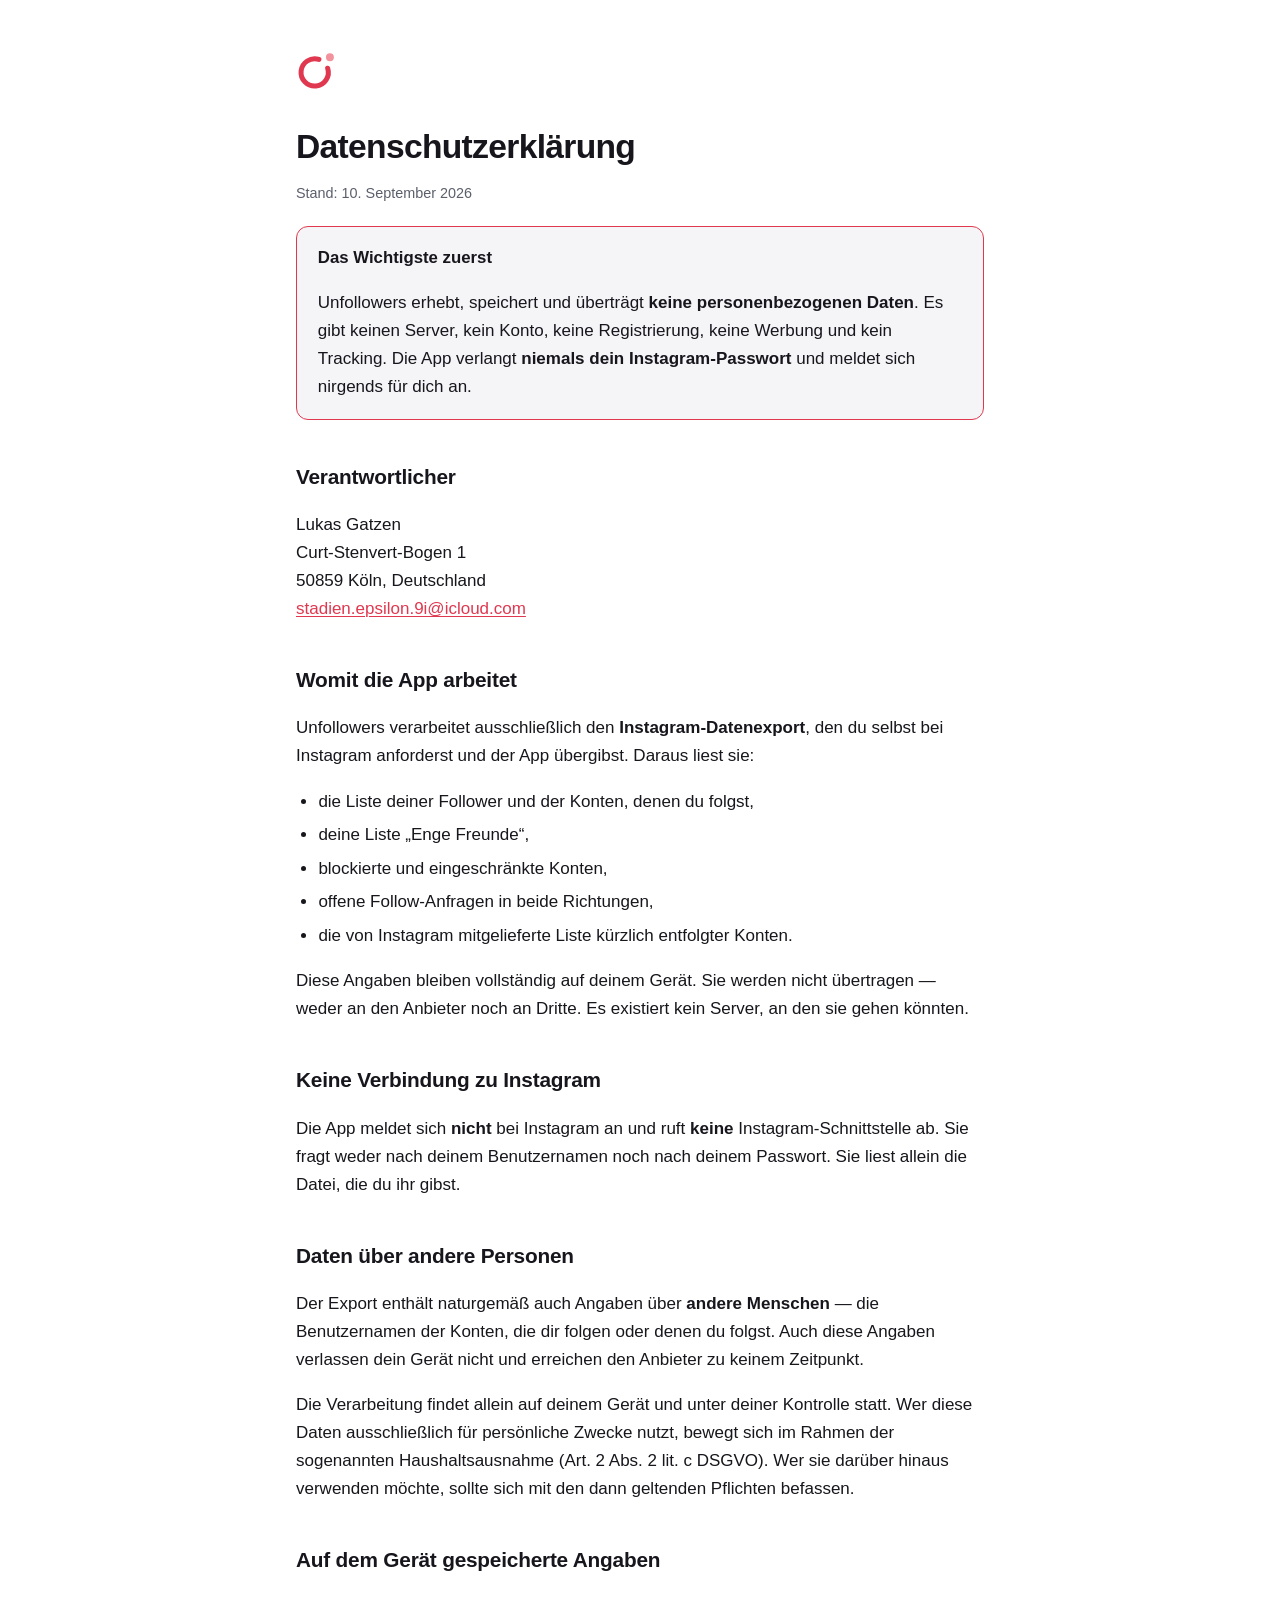
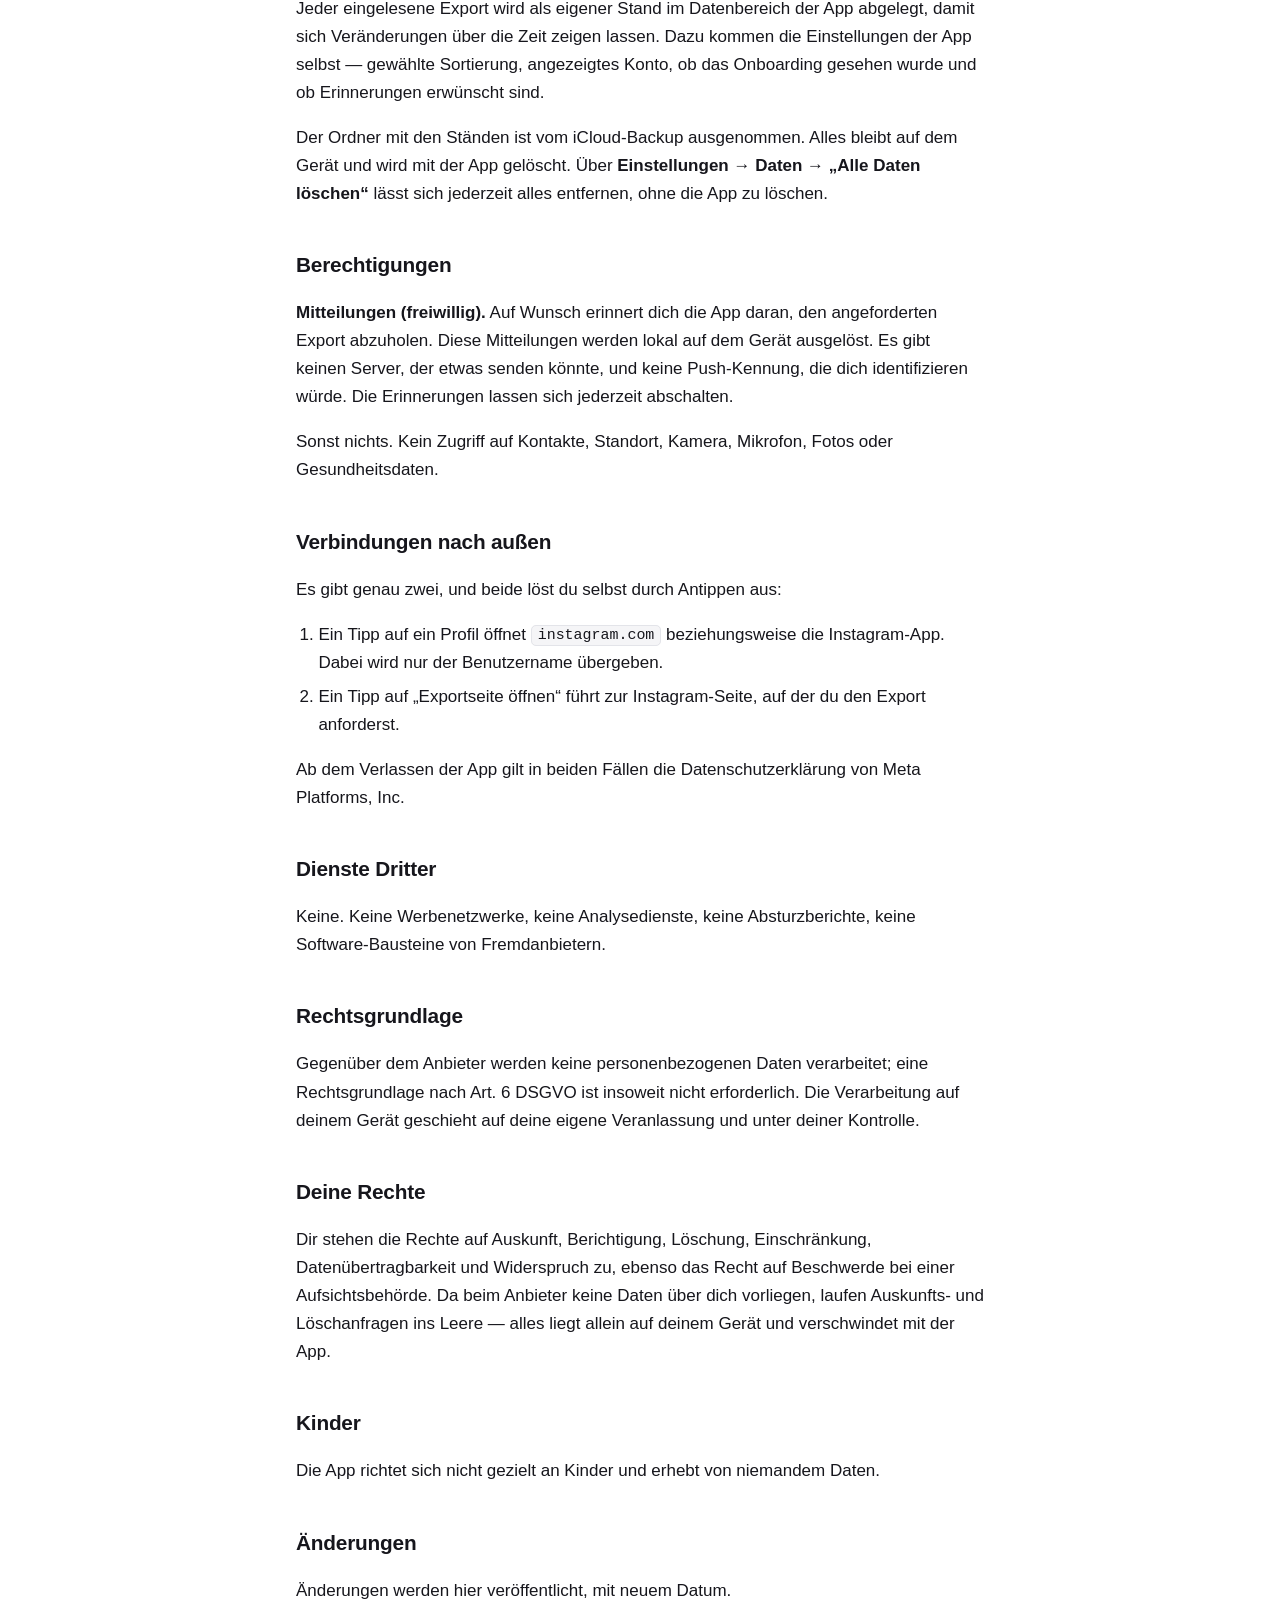
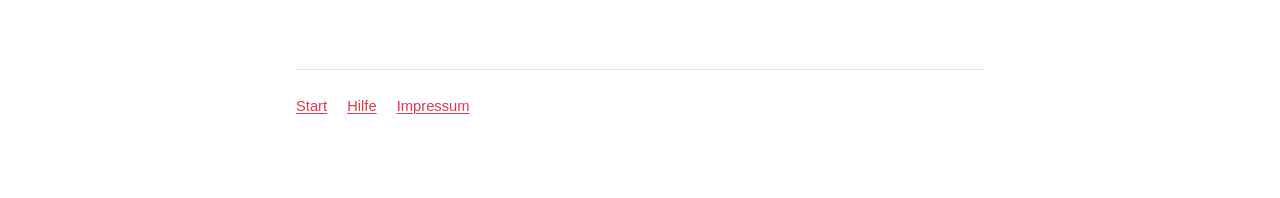
==== privacy.html @ ba099130 "Rechtliche Seiten und Hilfeseite für Unfollowers Impressum nach § 5 DDG, Datenschutzerklärung, Hilfe" ====
<!DOCTYPE html>
<html lang="de">
<head>
<meta charset="UTF-8">
<meta name="viewport" content="width=device-width, initial-scale=1">
<title>Datenschutzerklärung — Unfollowers</title>
<link rel="stylesheet" href="style.css">
</head>
<body>

<div class="mark" aria-hidden="true">
    <svg viewBox="0 0 64 64" width="46" height="46" fill="none">
        <path d="M 44.07 28.13 A 19 19 0 1 1 31.87 15.93"
              stroke="var(--accent)" stroke-width="7" stroke-linecap="round"/>
        <circle cx="47.2" cy="12.8" r="5.5" fill="var(--accent-soft)"/>
    </svg>
</div>

<h1>Datenschutzerklärung</h1>
<p class="meta">Stand: 10. September 2026</p>

<div class="card highlight">
    <h3>Das Wichtigste zuerst</h3>
    <p>
        Unfollowers erhebt, speichert und überträgt <strong>keine personenbezogenen
        Daten</strong>. Es gibt keinen Server, kein Konto, keine Registrierung, keine
        Werbung und kein Tracking. Die App verlangt <strong>niemals dein
        Instagram-Passwort</strong> und meldet sich nirgends für dich an.
    </p>
</div>

<h2>Verantwortlicher</h2>
<p>
    Lukas Gatzen<br>
    Curt-Stenvert-Bogen 1<br>
    50859 Köln, Deutschland<br>
    <a href="mailto:stadien.epsilon.9i@icloud.com">stadien.epsilon.9i@icloud.com</a>
</p>

<h2>Womit die App arbeitet</h2>

<p>
    Unfollowers verarbeitet ausschließlich den <strong>Instagram-Datenexport</strong>,
    den du selbst bei Instagram anforderst und der App übergibst. Daraus liest sie:
</p>
<ul>
    <li>die Liste deiner Follower und der Konten, denen du folgst,</li>
    <li>deine Liste „Enge Freunde“,</li>
    <li>blockierte und eingeschränkte Konten,</li>
    <li>offene Follow-Anfragen in beide Richtungen,</li>
    <li>die von Instagram mitgelieferte Liste kürzlich entfolgter Konten.</li>
</ul>

<p>
    Diese Angaben bleiben vollständig auf deinem Gerät. Sie werden nicht übertragen —
    weder an den Anbieter noch an Dritte. Es existiert kein Server, an den sie gehen
    könnten.
</p>

<h2>Keine Verbindung zu Instagram</h2>

<p>
    Die App meldet sich <strong>nicht</strong> bei Instagram an und ruft
    <strong>keine</strong> Instagram-Schnittstelle ab. Sie fragt weder nach deinem
    Benutzernamen noch nach deinem Passwort. Sie liest allein die Datei, die du ihr
    gibst.
</p>

<h2>Daten über andere Personen</h2>

<p>
    Der Export enthält naturgemäß auch Angaben über <strong>andere Menschen</strong> —
    die Benutzernamen der Konten, die dir folgen oder denen du folgst. Auch diese
    Angaben verlassen dein Gerät nicht und erreichen den Anbieter zu keinem Zeitpunkt.
</p>
<p>
    Die Verarbeitung findet allein auf deinem Gerät und unter deiner Kontrolle statt.
    Wer diese Daten ausschließlich für persönliche Zwecke nutzt, bewegt sich im Rahmen
    der sogenannten Haushaltsausnahme (Art. 2 Abs. 2 lit. c DSGVO). Wer sie darüber
    hinaus verwenden möchte, sollte sich mit den dann geltenden Pflichten befassen.
</p>

<h2>Auf dem Gerät gespeicherte Angaben</h2>

<p>
    Jeder eingelesene Export wird als eigener Stand im Datenbereich der App abgelegt,
    damit sich Veränderungen über die Zeit zeigen lassen. Dazu kommen die Einstellungen
    der App selbst — gewählte Sortierung, angezeigtes Konto, ob das Onboarding gesehen
    wurde und ob Erinnerungen erwünscht sind.
</p>
<p>
    Der Ordner mit den Ständen ist vom iCloud-Backup ausgenommen. Alles bleibt auf dem
    Gerät und wird mit der App gelöscht. Über
    <strong>Einstellungen → Daten → „Alle Daten löschen“</strong> lässt sich jederzeit
    alles entfernen, ohne die App zu löschen.
</p>

<h2>Berechtigungen</h2>

<p>
    <strong>Mitteilungen (freiwillig).</strong> Auf Wunsch erinnert dich die App daran,
    den angeforderten Export abzuholen. Diese Mitteilungen werden lokal auf dem Gerät
    ausgelöst. Es gibt keinen Server, der etwas senden könnte, und keine Push-Kennung,
    die dich identifizieren würde. Die Erinnerungen lassen sich jederzeit abschalten.
</p>
<p>
    Sonst nichts. Kein Zugriff auf Kontakte, Standort, Kamera, Mikrofon, Fotos oder
    Gesundheitsdaten.
</p>

<h2>Verbindungen nach außen</h2>

<p>
    Es gibt genau zwei, und beide löst du selbst durch Antippen aus:
</p>
<ol>
    <li>Ein Tipp auf ein Profil öffnet <code>instagram.com</code> beziehungsweise die
        Instagram-App. Dabei wird nur der Benutzername übergeben.</li>
    <li>Ein Tipp auf „Exportseite öffnen“ führt zur Instagram-Seite, auf der du den
        Export anforderst.</li>
</ol>
<p>
    Ab dem Verlassen der App gilt in beiden Fällen die Datenschutzerklärung von
    Meta Platforms, Inc.
</p>

<h2>Dienste Dritter</h2>
<p>
    Keine. Keine Werbenetzwerke, keine Analysedienste, keine Absturzberichte, keine
    Software-Bausteine von Fremdanbietern.
</p>

<h2>Rechtsgrundlage</h2>
<p>
    Gegenüber dem Anbieter werden keine personenbezogenen Daten verarbeitet; eine
    Rechtsgrundlage nach Art. 6 DSGVO ist insoweit nicht erforderlich. Die Verarbeitung
    auf deinem Gerät geschieht auf deine eigene Veranlassung und unter deiner Kontrolle.
</p>

<h2>Deine Rechte</h2>
<p>
    Dir stehen die Rechte auf Auskunft, Berichtigung, Löschung, Einschränkung,
    Datenübertragbarkeit und Widerspruch zu, ebenso das Recht auf Beschwerde bei einer
    Aufsichtsbehörde. Da beim Anbieter keine Daten über dich vorliegen, laufen Auskunfts-
    und Löschanfragen ins Leere — alles liegt allein auf deinem Gerät und verschwindet
    mit der App.
</p>

<h2>Kinder</h2>
<p>
    Die App richtet sich nicht gezielt an Kinder und erhebt von niemandem Daten.
</p>

<h2>Änderungen</h2>
<p>
    Änderungen werden hier veröffentlicht, mit neuem Datum.
</p>

<nav class="footer">
    <a href="index.html">Start</a>
    <a href="support.html">Hilfe</a>
    <a href="impressum.html">Impressum</a>
</nav>

</body>
</html>
---- style.css ----
/* Unfollowers — gemeinsame Gestaltung der Rechts- und Hilfeseiten.
   Hell und dunkel, weil die Seiten meist vom iPhone aus geöffnet werden.
   Die Farben stammen aus derselben Palette wie die App (Views/Theme.swift). */

:root {
    --bg: #ffffff;
    --surface: #f5f5f7;
    --text: #16161c;
    --muted: #5b5f6b;
    --border: #e3e4e9;
    --accent: #e0384f;      /* auf Weiß dunkler als in der App, sonst zu blass */
    --accent-soft: #f2929c;
    --gain: #17916a;
    --attention: #a56b09;
}

@media (prefers-color-scheme: dark) {
    :root {
        --bg: #0b0b0f;
        --surface: #15151c;
        --text: #f2f1ee;
        --muted: #9ca0ab;
        --border: #262630;
        --accent: #fb6773;
        --accent-soft: #ffb0b6;
        --gain: #4fd6a0;
        --attention: #f2b544;
    }
}

* { box-sizing: border-box; }

body {
    font-family: -apple-system, BlinkMacSystemFont, "Segoe UI", Roboto, sans-serif;
    max-width: 46rem;
    margin: 0 auto;
    padding: 3rem 1.5rem 5rem;
    background: var(--bg);
    color: var(--text);
    line-height: 1.65;
    font-size: 17px;
    -webkit-text-size-adjust: 100%;
}

/* Dasselbe Motiv wie das App-Symbol: ein Kreis mit einer Lücke und ein Punkt,
   der ihn verlassen hat. */
.mark { margin-bottom: 1.5rem; }

h1 { font-size: 2.1rem; line-height: 1.2; margin: 0 0 .35rem; letter-spacing: -.02em; }
h2 { font-size: 1.3rem; margin: 2.5rem 0 .75rem; letter-spacing: -.01em; }
h3 { font-size: 1.05rem; margin: 1.75rem 0 .5rem; }

.tagline { color: var(--muted); margin: 0 0 2rem; font-size: 1.05rem; }
.meta { color: var(--muted); font-size: .9rem; }

a { color: var(--accent); text-decoration-thickness: 1px; text-underline-offset: 2px; }

code {
    font-family: ui-monospace, SFMono-Regular, Menlo, monospace;
    background: var(--surface);
    border: 1px solid var(--border);
    border-radius: 5px;
    padding: .1em .4em;
    font-size: .88em;
}

.card {
    background: var(--surface);
    border: 1px solid var(--border);
    border-radius: 12px;
    padding: 1.1rem 1.3rem;
    margin: 1.25rem 0;
}
.card h3 { margin-top: 0; }
.card p:last-child, .card ul:last-child, .card ol:last-child { margin-bottom: 0; }

/* Hervorhebung für das, was diese App von den anderen ihrer Art unterscheidet. */
.card.highlight { border-color: var(--accent); }

ol, ul { padding-left: 1.4rem; }
li { margin: .35rem 0; }

dl { margin: 1.25rem 0; }
dt { font-weight: 600; margin-top: 1.1rem; }
dd { margin: .2rem 0 0; color: var(--muted); }

nav.footer {
    margin-top: 4rem;
    padding-top: 1.5rem;
    border-top: 1px solid var(--border);
    font-size: .92rem;
    color: var(--muted);
}
nav.footer a { margin-right: 1rem; }
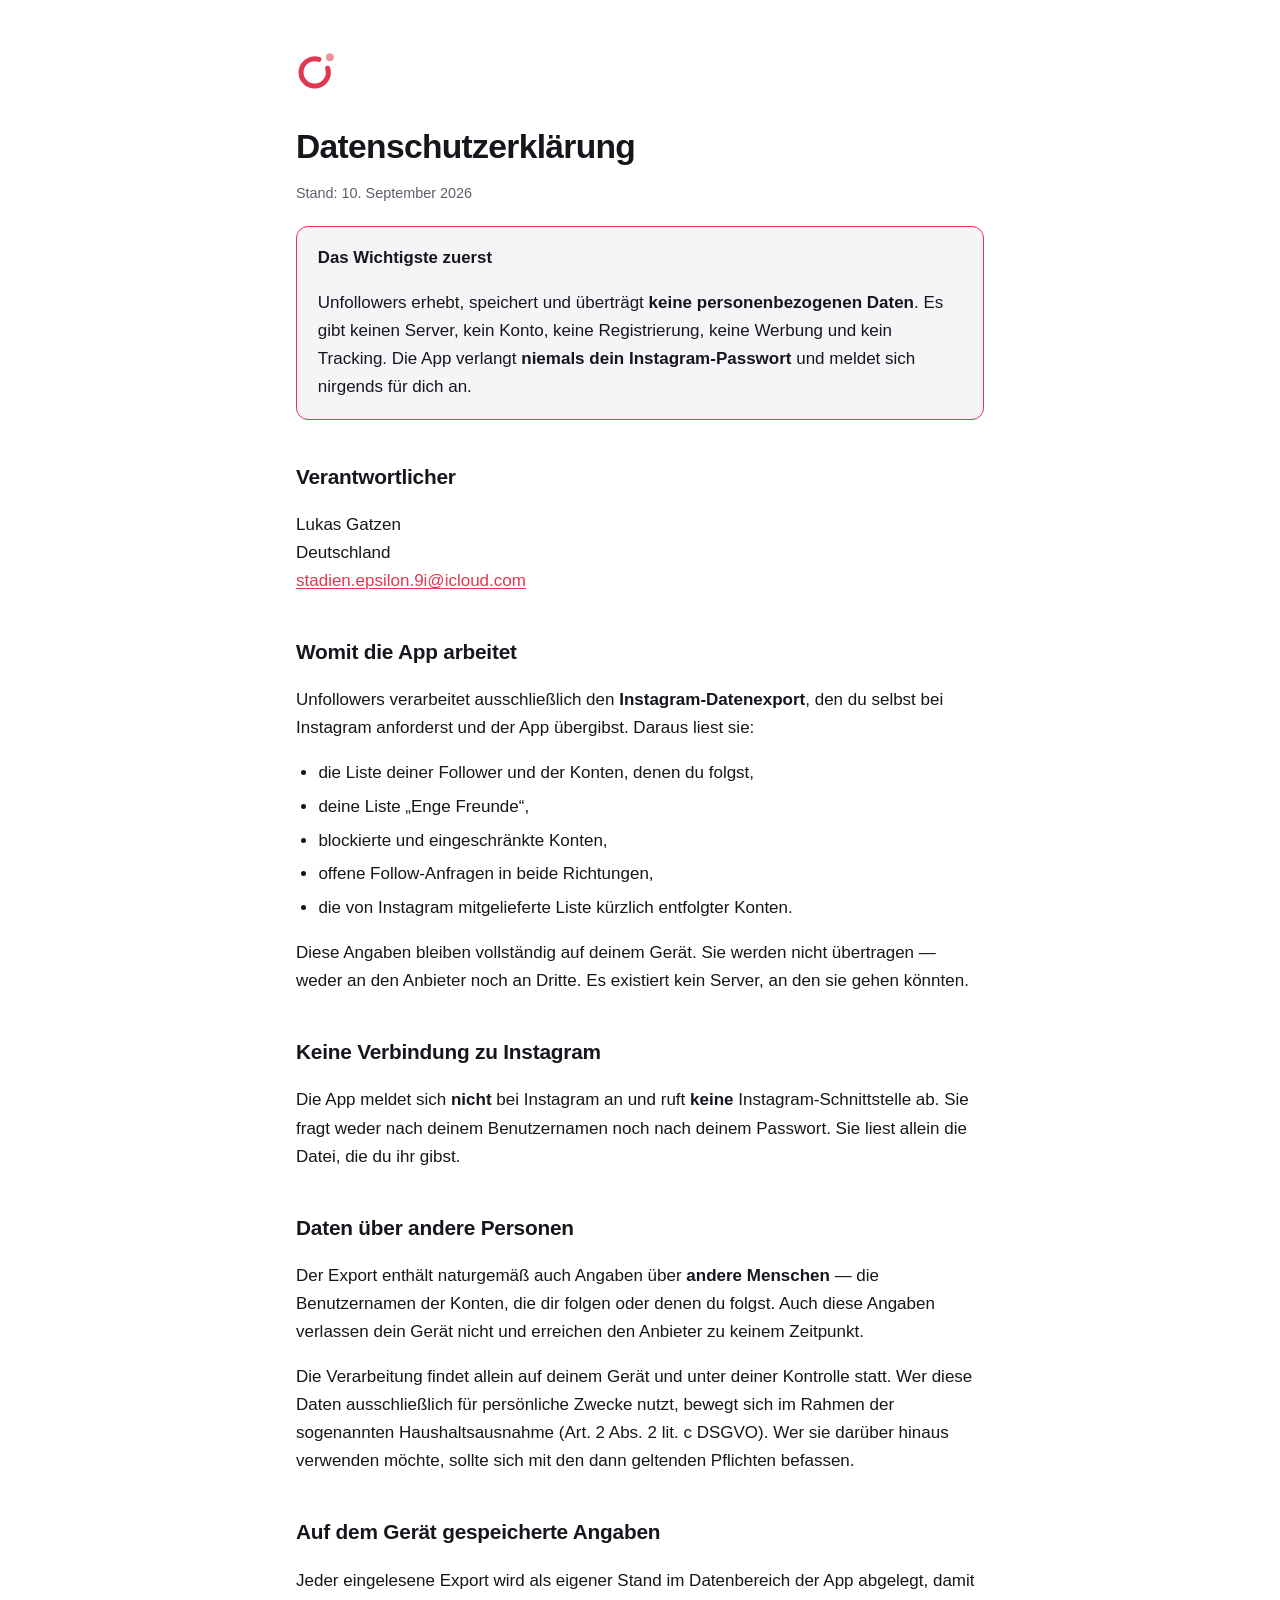
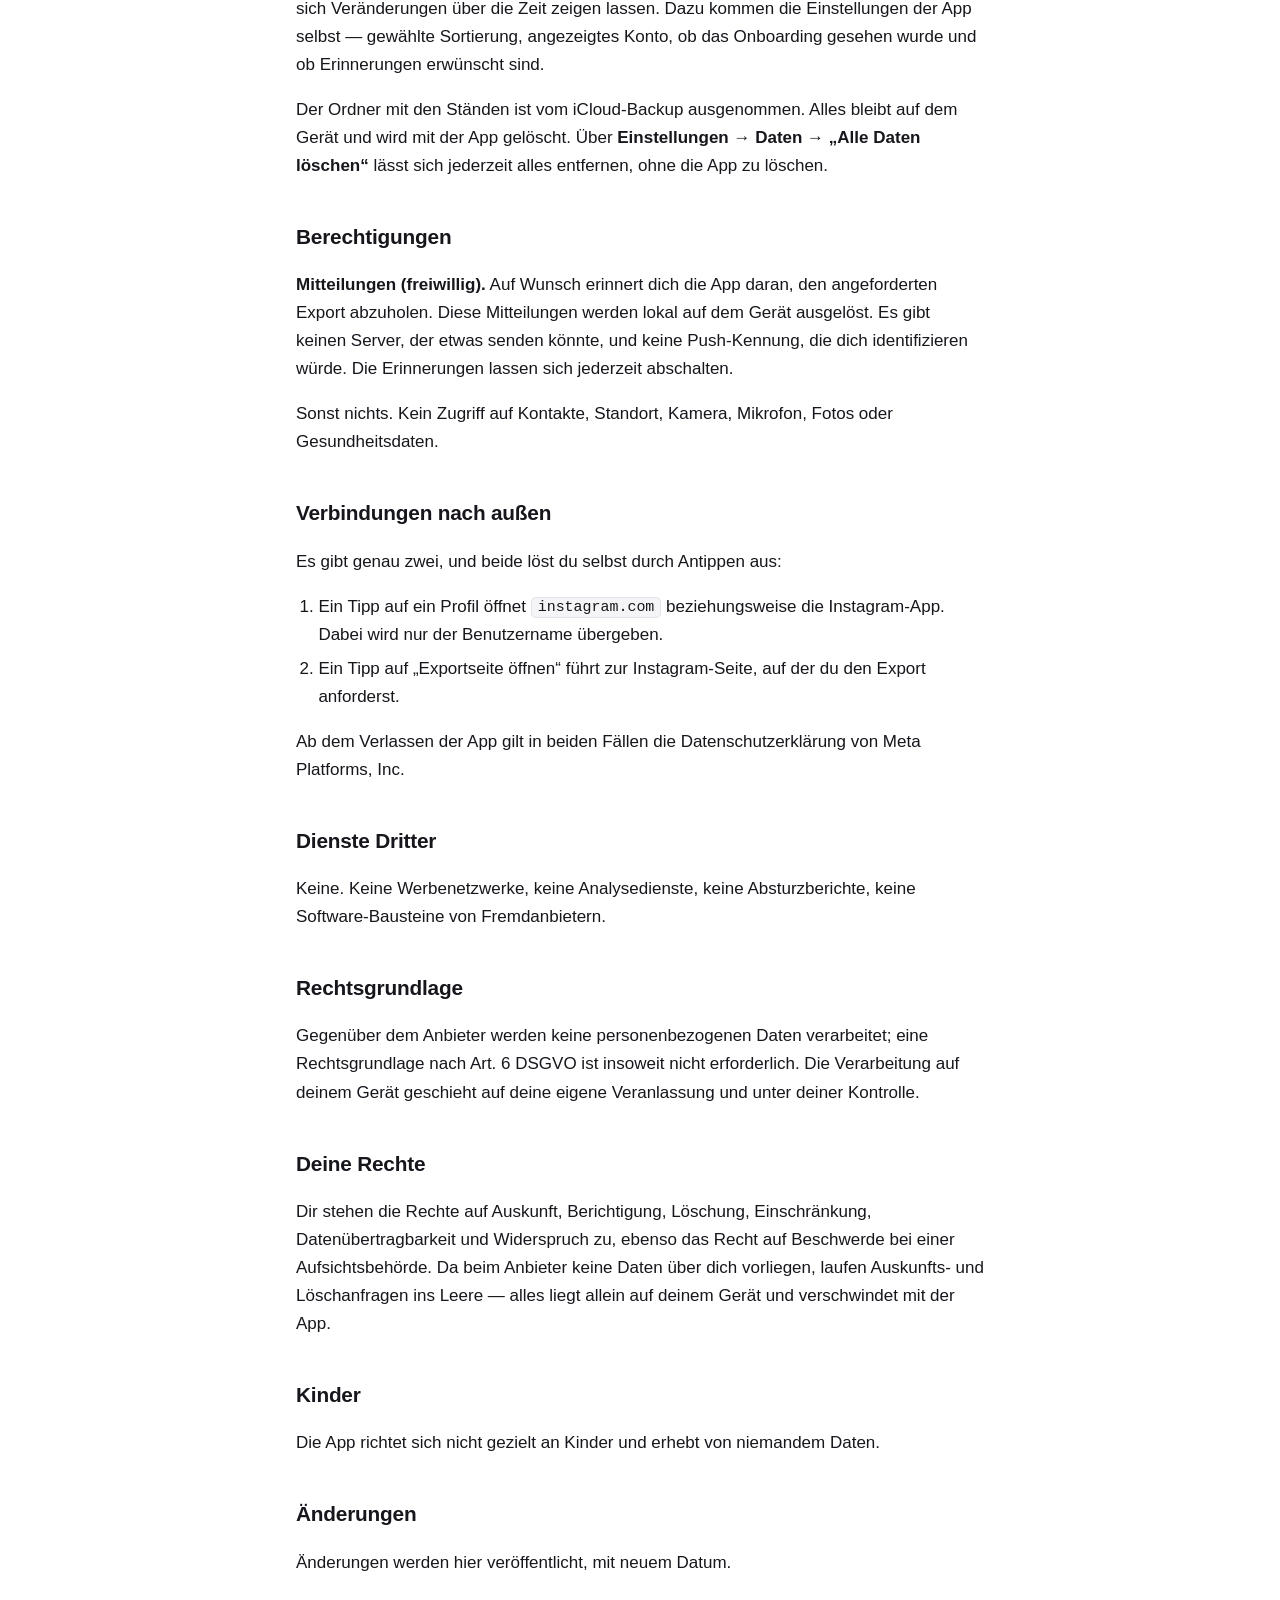
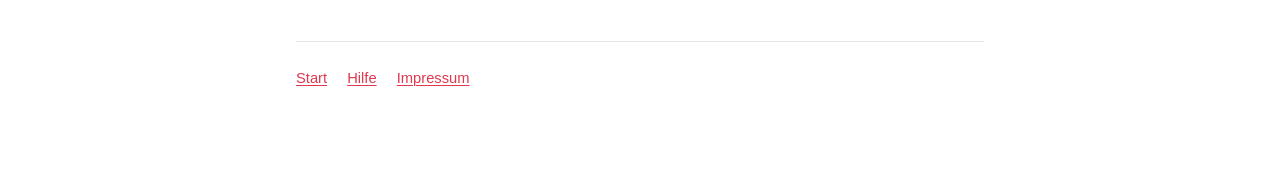
==== commit 319e0fa6: "Anbieterkennzeichnung ohne Anschrift Nicht-kommerzielles Angebot: Name, E-Mail und Hinweis auf den B" ====
--- a/privacy.html
+++ b/privacy.html
@@ -32,8 +32,7 @@
 <h2>Verantwortlicher</h2>
 <p>
     Lukas Gatzen<br>
-    Curt-Stenvert-Bogen 1<br>
-    50859 Köln, Deutschland<br>
+    Deutschland<br>
     <a href="mailto:stadien.epsilon.9i@icloud.com">stadien.epsilon.9i@icloud.com</a>
 </p>
 
